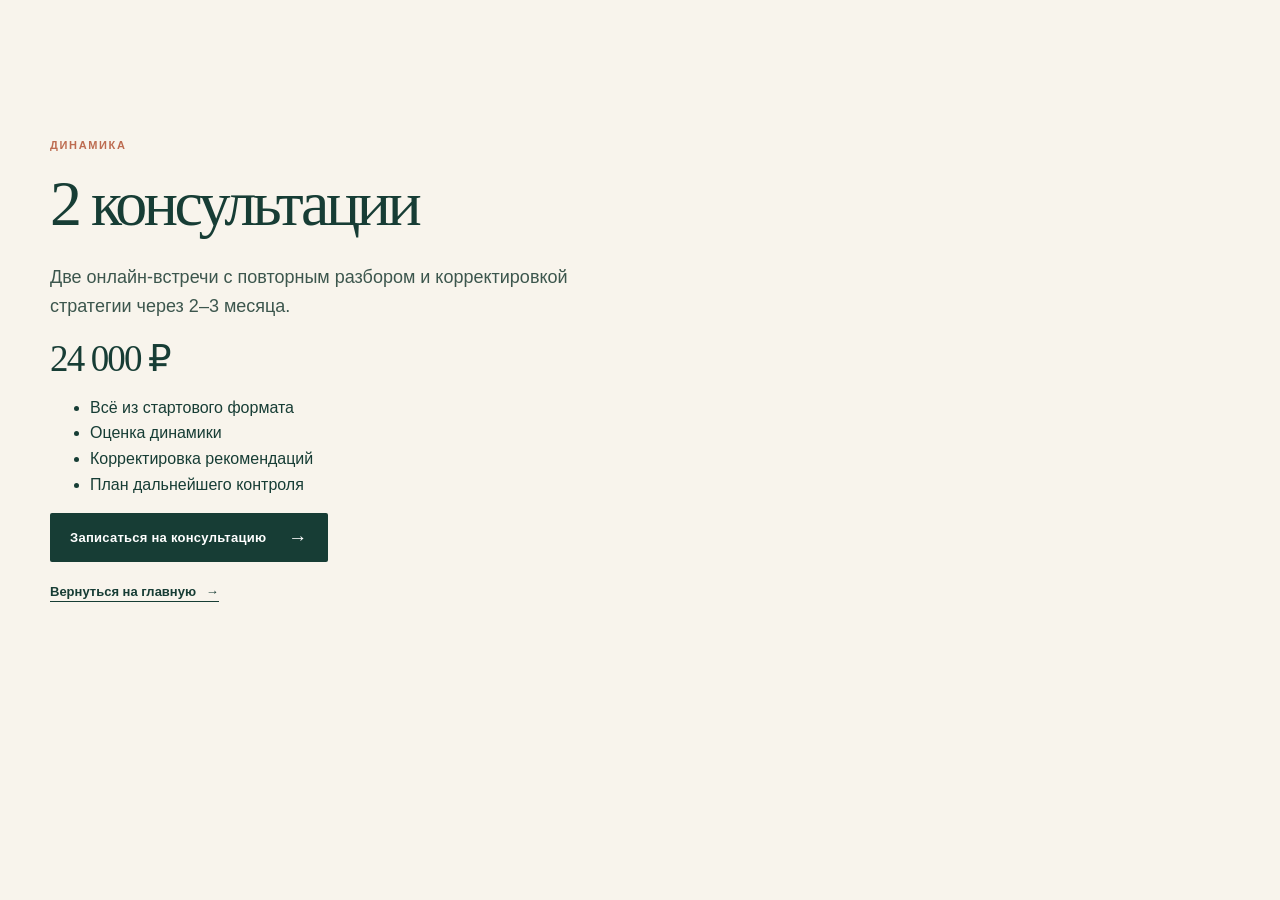
==== consultation-dynamics.html @ 1167db6c "Update specialist profile and credentials" ====
<!doctype html><html lang="ru"><head><meta charset="UTF-8" /><meta name="viewport" content="width=device-width, initial-scale=1.0" /><title>2 консультации — Надежда Тимошенко</title><link rel="stylesheet" href="styles.css" /></head><body><main class="section"><div class="container"><p class="section-kicker">Динамика</p><h1>2 консультации</h1><p class="lead">Две онлайн-встречи с повторным разбором и корректировкой стратегии через 2–3 месяца.</p><p class="price">24 000 ₽</p><ul><li>Всё из стартового формата</li><li>Оценка динамики</li><li>Корректировка рекомендаций</li><li>План дальнейшего контроля</li></ul><p><a class="button button-primary" href="index.html#contact">Записаться на консультацию <b>→</b></a></p><p><a class="text-link" href="index.html">Вернуться на главную <span>→</span></a></p></div></main></body></html>
---- styles.css ----
:root{--ink:#173d35;--cream:#f8f4ec;--paper:#fffdf9;--sage:#dce4d8;--sand:#e8ded0;--clay:#bd6c51;--line:rgba(23,61,53,.18);--muted:#60756e;--serif:"Playfair Display",Georgia,serif;--sans:"Manrope",Arial,sans-serif}*{box-sizing:border-box}html{scroll-behavior:smooth}body{margin:0;background:var(--cream);color:var(--ink);font-family:var(--sans);font-size:16px;line-height:1.6}.container{width:min(1180px,calc(100% - 48px));margin:0 auto}.notice{background:var(--ink);color:#f6f0e5;text-align:center;font-size:12px;letter-spacing:.12em;padding:8px 20px;text-transform:uppercase}.header{height:88px;display:flex;align-items:center;justify-content:space-between;position:relative}.brand{color:var(--ink);text-decoration:none;font:600 20px/1.15 var(--serif);letter-spacing:-.04em}.brand span{font-style:italic}.nav{display:flex;gap:30px;align-items:center}.nav a{color:var(--ink);text-decoration:none;font-size:14px;font-weight:600}.nav-button{background:var(--ink);color:white!important;padding:11px 18px;border-radius:99px}.menu-toggle{display:none}.hero{min-height:630px;display:grid;grid-template-columns:1.04fr .96fr;gap:56px;align-items:center;padding:56px 0 82px}.eyebrow,.section-kicker,.card-label{font-size:11px;line-height:1.4;font-weight:700;letter-spacing:.15em;text-transform:uppercase}.eyebrow{display:flex;gap:9px;align-items:center;color:var(--muted)}.eyebrow span{width:22px;height:1px;background:var(--clay)}h1,h2,h3,p{margin-top:0}h1,h2{font-family:var(--serif);font-weight:500;letter-spacing:-.055em;line-height:1.08}h1{font-size:clamp(43px,5vw,68px);margin:16px 0 24px;max-width:690px}h2{font-size:clamp(35px,4vw,53px);margin-bottom:22px}.lead{font-size:18px;line-height:1.65;color:#3c564d;max-width:600px}.hero-actions{display:flex;align-items:center;gap:26px;margin:35px 0}.button{display:inline-flex;align-items:center;justify-content:space-between;gap:22px;border:0;border-radius:2px;padding:15px 20px;text-decoration:none;font:700 13px var(--sans);letter-spacing:.02em;cursor:pointer}.button b{font-size:19px;font-weight:400;line-height:1}.button-primary{background:var(--ink);color:white}.button-secondary{background:#f8f4ec;color:var(--ink);width:100%;margin-top:10px}.text-link{color:var(--ink);font-size:13px;font-weight:700;text-decoration:none;border-bottom:1px solid var(--ink);padding-bottom:2px}.text-link span{padding-left:6px}.hero-proof{display:flex;gap:25px;border-top:1px solid var(--line);padding-top:17px}.hero-proof div{display:grid;gap:2px}.hero-proof strong{font-size:13px}.hero-proof span{font-size:11px;color:var(--muted);line-height:1.4}.hero-art{height:540px;position:relative}.hero-art img{width:100%;height:100%;object-fit:cover;object-position:center;border-radius:160px 160px 4px 4px;display:block}.hero-badge{position:absolute;bottom:0;left:-45px;padding:22px 26px;background:var(--sand);width:225px}.hero-badge span{display:block;font-size:10px;letter-spacing:.12em;text-transform:uppercase;margin-bottom:4px}.hero-badge strong{font:500 21px/1.18 var(--serif);letter-spacing:-.04em}.trust{border-top:1px solid var(--line);border-bottom:1px solid var(--line);display:flex;align-items:center;justify-content:space-between;gap:20px;padding:22px 0;font-size:12px;font-weight:700}.trust p{margin:0}.trust span{height:24px;width:1px;background:var(--line)}.section{padding:125px 0}.split-heading{display:grid;grid-template-columns:190px 1fr;gap:44px}.section-kicker{color:var(--clay);padding-top:13px}.section-intro{max-width:680px;font-size:17px;color:#496259}.approach{background:var(--paper)}.approach-grid{display:grid;grid-template-columns:repeat(3,1fr);gap:0;margin-top:70px;border-top:1px solid var(--line)}.approach-grid article{padding:31px 32px 12px 0;border-right:1px solid var(--line);margin-right:27px}.approach-grid article:last-child{border:0;margin:0}.approach-grid span,.request-icon{font:700 12px var(--sans);color:var(--clay)}h3{font:500 27px/1.15 var(--serif);letter-spacing:-.04em;margin:16px 0 12px}.approach-grid p,.requests-grid p,.format-card>p:not(.price):not(.card-label){font-size:14px;line-height:1.7;color:#526b61}.requests{background:var(--sage)}.requests-grid{display:grid;grid-template-columns:repeat(3,1fr);gap:16px;margin-top:64px}.requests-grid article{background:rgba(255,255,255,.48);min-height:228px;padding:25px}.request-icon{display:inline-flex;justify-content:center;align-items:center;border:1px solid var(--line);border-radius:50%;width:35px;height:35px;font-size:10px}.expertise{background:var(--ink);color:#f8f4ec}.expertise-layout{display:grid;grid-template-columns:1fr 1fr;gap:90px}.expertise .section-kicker{color:#c6d5be}.expertise h2{font-size:44px}.expertise-card>p:not(.section-kicker){max-width:490px;color:#d6e0d6;font-size:15px}.dark-link{color:var(--ink);border-color:var(--ink)}.expertise .dark-link{color:#f8f4ec;border-color:#f8f4ec;display:inline-block;margin-top:15px}.expertise-list{padding:0;margin:0;list-style:none;border-top:1px solid rgba(255,255,255,.25)}.expertise-list li{display:grid;grid-template-columns:57px 1fr;gap:15px;padding:25px 0;border-bottom:1px solid rgba(255,255,255,.25)}.expertise-list span{font-size:12px;color:#c6d5be}.expertise-list p{font:500 23px/1.25 var(--serif);letter-spacing:-.03em;margin:0}.formats{background:var(--paper)}.format-grid{display:grid;grid-template-columns:repeat(3,1fr);gap:18px;margin-top:62px;align-items:stretch}.format-card{border:1px solid var(--line);padding:30px;display:flex;flex-direction:column}.format-card.featured{background:var(--ink);color:white;border-color:var(--ink);transform:translateY(-12px)}.format-card .card-label{color:var(--clay)}.format-card.featured .card-label{color:#c6d5be}.format-card h3{font-size:33px}.price{font:500 37px/1 var(--serif);letter-spacing:-.05em;margin:18px 0}.format-card.featured>p:not(.price):not(.card-label){color:#d6e0d6}.format-card ul{list-style:none;padding:0;margin:17px 0 30px;font-size:13px;line-height:1.6}.format-card li{border-top:1px solid var(--line);padding:11px 0}.format-card.featured li{border-color:rgba(255,255,255,.2)}.format-card .text-link{margin-top:auto;align-self:flex-start}.process{background:var(--sand)}.process-layout{display:grid;grid-template-columns:.75fr 1.25fr;gap:80px}.process-layout ol{list-style:none;padding:0;margin:0}.process-layout li{display:grid;grid-template-columns:55px 1fr;gap:18px;border-top:1px solid var(--line);padding:25px 0}.process-layout li span{font:500 26px var(--serif);color:var(--clay)}.process-layout h3{font-size:25px;margin:0 0 6px}.process-layout li p{margin:0;color:#526b61;font-size:14px}.faq{background:var(--paper)}.faq-list{margin-top:40px;border-top:1px solid var(--line)}details{border-bottom:1px solid var(--line);padding:18px 0}summary{list-style:none;font-weight:700;font-size:15px;cursor:pointer;display:flex;justify-content:space-between;gap:20px}summary::-webkit-details-marker{display:none}summary span{font-size:21px;font-weight:400;color:var(--clay)}details[open] summary span{transform:rotate(45deg)}details p{font-size:14px;color:#526b61;max-width:650px;margin:13px 35px 2px 0}.contact{background:var(--ink);color:white;padding:92px 0}.contact-layout{display:grid;grid-template-columns:.85fr 1.15fr;gap:120px}.contact .eyebrow{color:#d6e0d6}.contact h2{font-size:50px;margin:17px 0}.contact>div>div>p:not(.eyebrow){color:#d6e0d6;max-width:390px}.lead-form{display:grid;grid-template-columns:1fr 1fr;gap:16px}.lead-form label{display:grid;gap:7px;font-size:11px;letter-spacing:.1em;text-transform:uppercase;color:#d6e0d6}.lead-form label:nth-child(3),.lead-form button,.form-note,.form-status{grid-column:1/-1}.lead-form input,.lead-form select{border:1px solid rgba(255,255,255,.35);background:transparent;color:white;min-height:51px;padding:0 14px;font:14px var(--sans);border-radius:0}.lead-form input::placeholder{color:#afc1b9}.lead-form select option{color:var(--ink)}.lead-form .button{justify-self:start;margin-top:4px}.form-note,.form-status{font-size:11px;color:#afc1b9;margin:0}.form-note a{color:white}.form-status{min-height:18px;color:#e0d8a8}.footer{min-height:114px;display:flex;align-items:center;justify-content:space-between;gap:20px;font-size:12px}.footer p{margin:0;color:var(--muted)}.footer>a:last-child{color:var(--ink);font-weight:700;text-decoration:none}.mobile-cta{display:none}
@media(max-width:850px){.container{width:min(100% - 36px,620px)}.header{height:74px}.menu-toggle{display:flex;border:0;background:transparent;color:var(--ink);font:700 12px var(--sans);gap:8px;align-items:center}.menu-toggle span{width:18px;height:1px;background:var(--ink)}.nav{position:absolute;z-index:9;top:66px;left:0;right:0;background:var(--paper);padding:18px;display:none;box-shadow:0 16px 30px rgba(23,61,53,.12);align-items:stretch;gap:14px}.nav.open{display:flex;flex-direction:column}.nav-button{text-align:center}.hero{grid-template-columns:1fr;padding:30px 0 58px;gap:34px;min-height:0}.hero-copy{order:1}.hero-art{order:2;height:430px}.hero-badge{left:0;padding:18px;width:205px}.hero-proof{gap:14px}.hero-proof strong{font-size:11px}.hero-proof span{font-size:10px}.trust{display:grid;grid-template-columns:1fr;gap:8px;padding:20px 0}.trust span{display:none}.section{padding:75px 0}.split-heading{grid-template-columns:1fr;gap:10px}.section-kicker{padding:0}.approach-grid,.requests-grid,.format-grid{grid-template-columns:1fr;margin-top:38px}.approach-grid article{padding:24px 0;margin:0;border-right:0;border-bottom:1px solid var(--line)}.requests-grid{gap:9px}.requests-grid article{min-height:0}.expertise-layout,.process-layout,.contact-layout{grid-template-columns:1fr;gap:45px}.expertise h2,.contact h2{font-size:40px}.format-card.featured{transform:none}.process-layout{gap:36px}.contact{padding:70px 0 105px}.lead-form{grid-template-columns:1fr}.lead-form label{grid-column:1/-1}.footer{padding:34px 0 87px;align-items:flex-start;flex-direction:column;gap:10px}.mobile-cta{display:block;position:fixed;z-index:10;bottom:0;left:0;right:0;background:var(--ink);padding:10px 18px;box-shadow:0 -4px 18px rgba(0,0,0,.15)}.mobile-cta a{display:flex;justify-content:space-between;text-decoration:none;color:white;background:#c46f52;padding:13px 16px;font-size:13px;font-weight:700}}
@media(max-width:450px){.notice{font-size:9px}.hero{padding-top:18px}h1{font-size:40px}.lead{font-size:16px}.hero-actions{align-items:flex-start;flex-direction:column;gap:19px;margin:28px 0}.hero-art{height:360px}.hero-proof{display:grid;grid-template-columns:1fr 1fr}.hero-proof div:last-child{grid-column:1/-1}.section-intro{font-size:16px}.expertise-list p{font-size:20px}.format-card{padding:24px}.footer .brand{font-size:19px}}
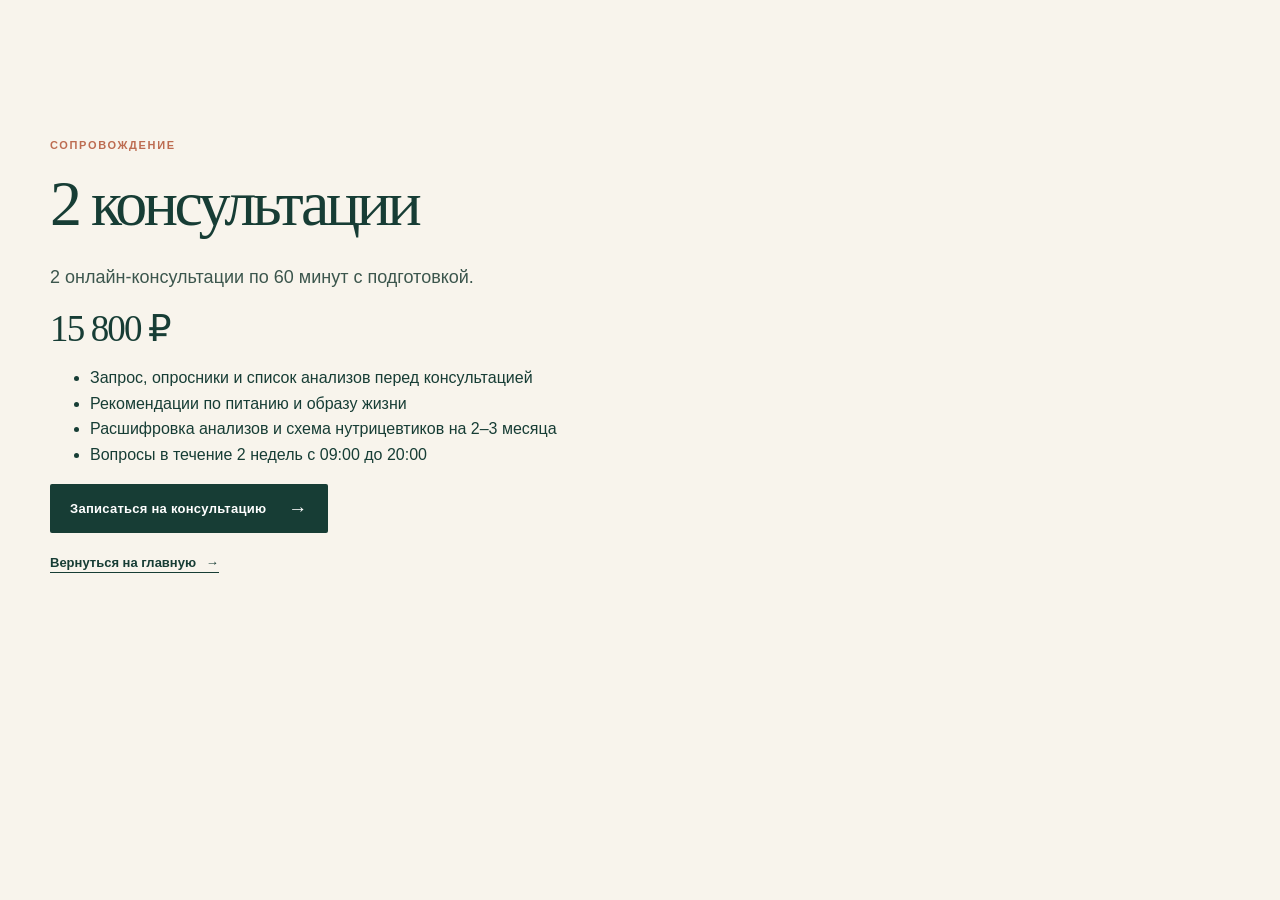
==== commit 9a9a6f7f: "Update consultation content and packages" ====
--- a/consultation-dynamics.html
+++ b/consultation-dynamics.html
@@ -1 +1 @@
-<!doctype html><html lang="ru"><head><meta charset="UTF-8" /><meta name="viewport" content="width=device-width, initial-scale=1.0" /><title>2 консультации — Надежда Тимошенко</title><link rel="stylesheet" href="styles.css" /></head><body><main class="section"><div class="container"><p class="section-kicker">Динамика</p><h1>2 консультации</h1><p class="lead">Две онлайн-встречи с повторным разбором и корректировкой стратегии через 2–3 месяца.</p><p class="price">24 000 ₽</p><ul><li>Всё из стартового формата</li><li>Оценка динамики</li><li>Корректировка рекомендаций</li><li>План дальнейшего контроля</li></ul><p><a class="button button-primary" href="index.html#contact">Записаться на консультацию <b>→</b></a></p><p><a class="text-link" href="index.html">Вернуться на главную <span>→</span></a></p></div></main></body></html>
+<!doctype html><html lang="ru"><head><meta charset="UTF-8" /><meta name="viewport" content="width=device-width, initial-scale=1.0" /><title>2 консультации — Надежда Тимошенко</title><link rel="stylesheet" href="styles.css" /></head><body><main class="section"><div class="container"><p class="section-kicker">Сопровождение</p><h1>2 консультации</h1><p class="lead">2 онлайн-консультации по 60 минут с подготовкой.</p><p class="price">15 800 ₽</p><ul><li>Запрос, опросники и список анализов перед консультацией</li><li>Рекомендации по питанию и образу жизни</li><li>Расшифровка анализов и схема нутрицевтиков на 2–3 месяца</li><li>Вопросы в течение 2 недель с 09:00 до 20:00</li></ul><p><a class="button button-primary" href="index.html#contact">Записаться на консультацию <b>→</b></a></p><p><a class="text-link" href="index.html">Вернуться на главную <span>→</span></a></p></div></main></body></html>
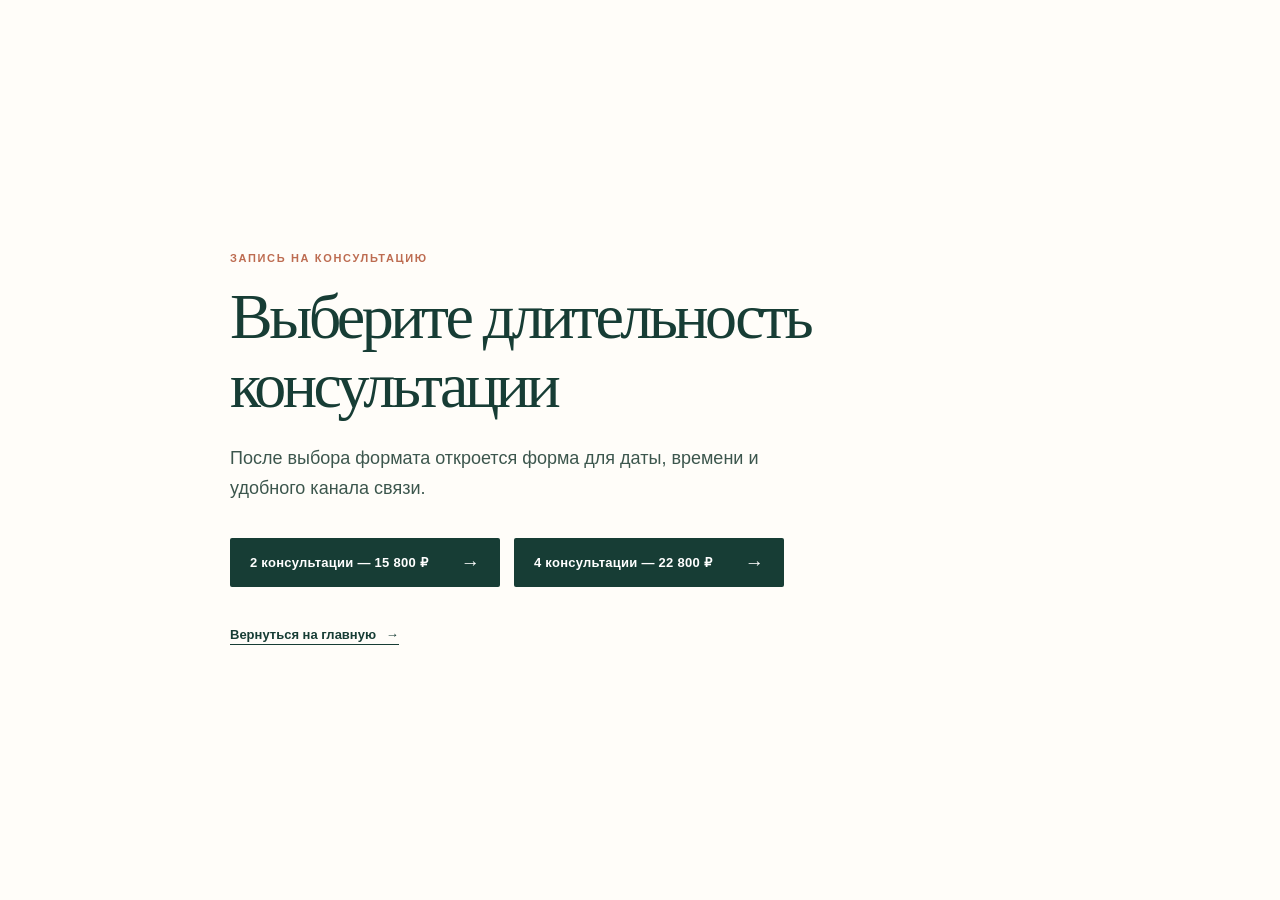
==== commit 7134f640: "Align consultation pages with client brief" ====
--- a/consultation-dynamics.html
+++ b/consultation-dynamics.html
@@ -1 +1 @@
-<!doctype html><html lang="ru"><head><meta charset="UTF-8" /><meta name="viewport" content="width=device-width, initial-scale=1.0" /><title>2 консультации — Надежда Тимошенко</title><link rel="stylesheet" href="styles.css" /></head><body><main class="section"><div class="container"><p class="section-kicker">Сопровождение</p><h1>2 консультации</h1><p class="lead">2 онлайн-консультации по 60 минут с подготовкой.</p><p class="price">15 800 ₽</p><ul><li>Запрос, опросники и список анализов перед консультацией</li><li>Рекомендации по питанию и образу жизни</li><li>Расшифровка анализов и схема нутрицевтиков на 2–3 месяца</li><li>Вопросы в течение 2 недель с 09:00 до 20:00</li></ul><p><a class="button button-primary" href="index.html#contact">Записаться на консультацию <b>→</b></a></p><p><a class="text-link" href="index.html">Вернуться на главную <span>→</span></a></p></div></main></body></html>
+<!doctype html><html lang="ru"><head><meta charset="UTF-8" /><meta name="viewport" content="width=device-width, initial-scale=1.0" /><meta http-equiv="refresh" content="0; url=consultation-start.html" /><title>Выбор консультации — Надежда Тимошенко</title></head><body><p>Перейти к <a href="consultation-start.html">выбору консультации</a>.</p></body></html>
